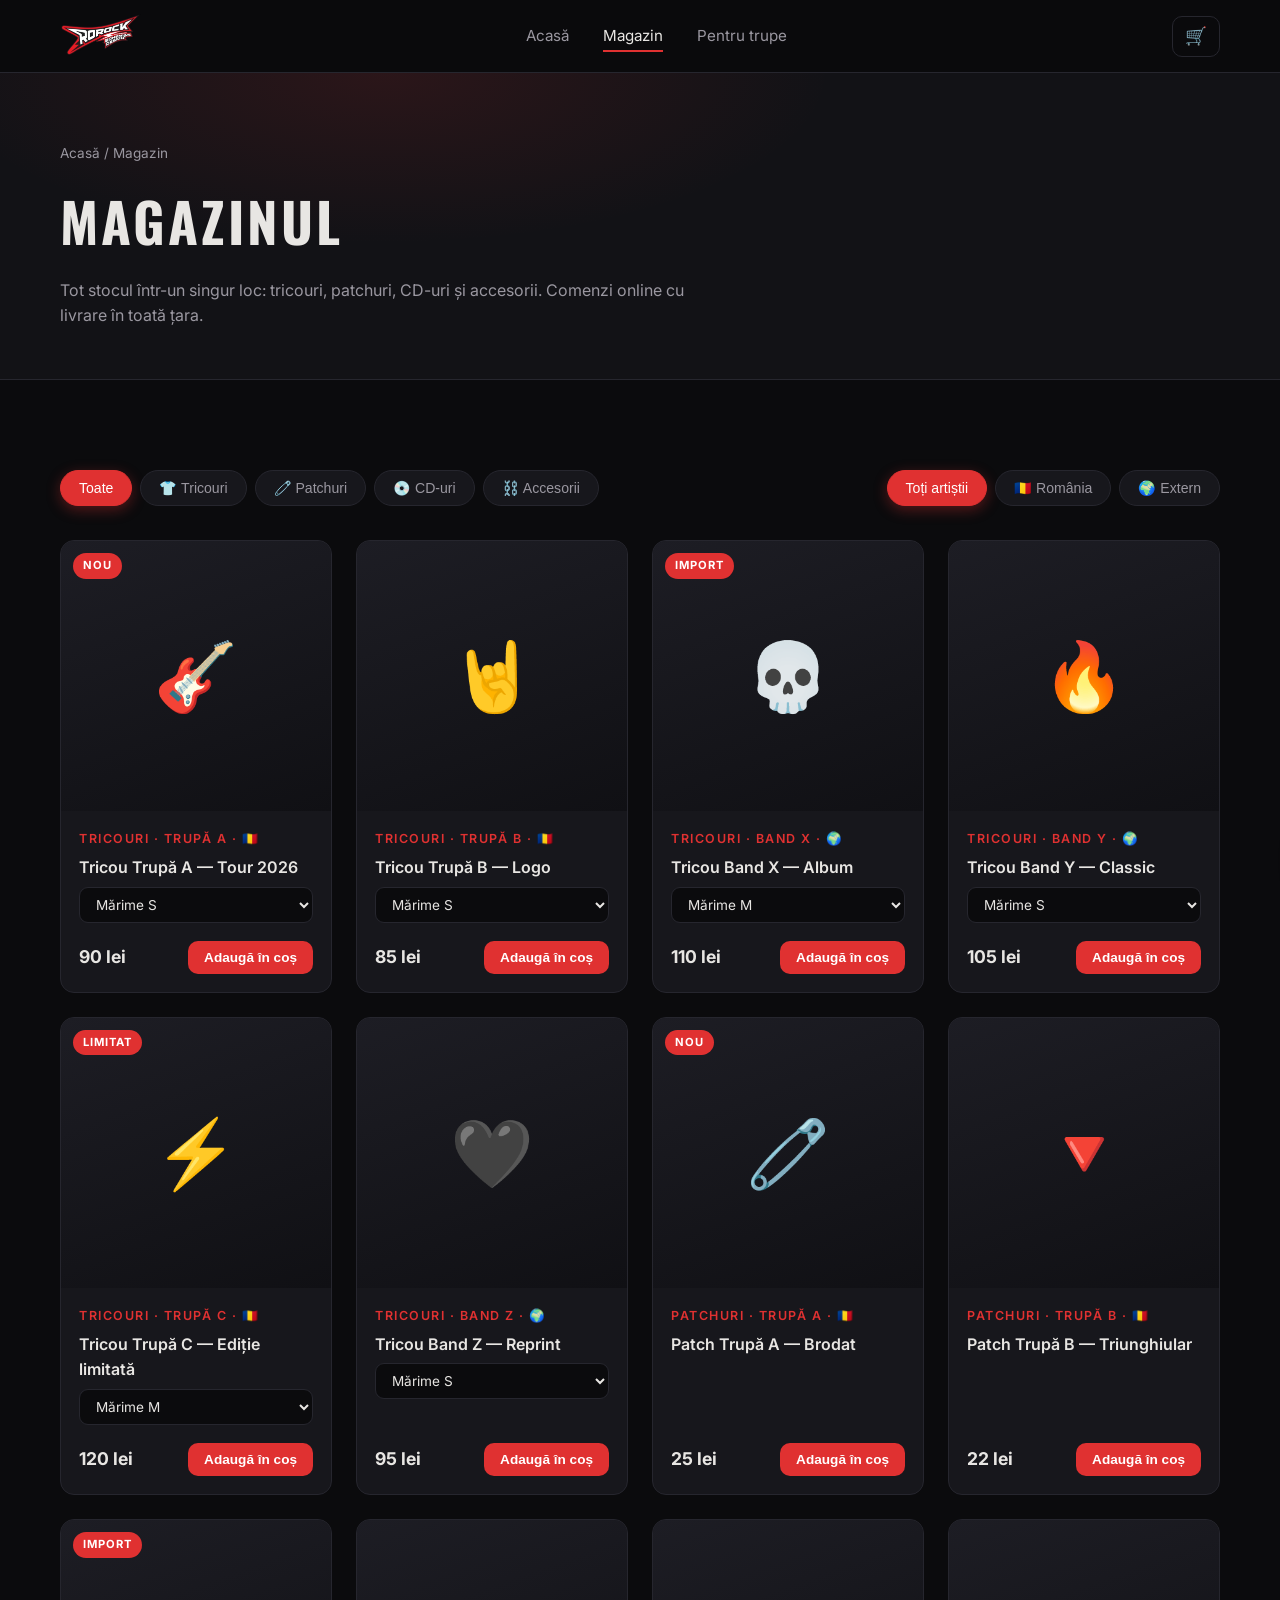
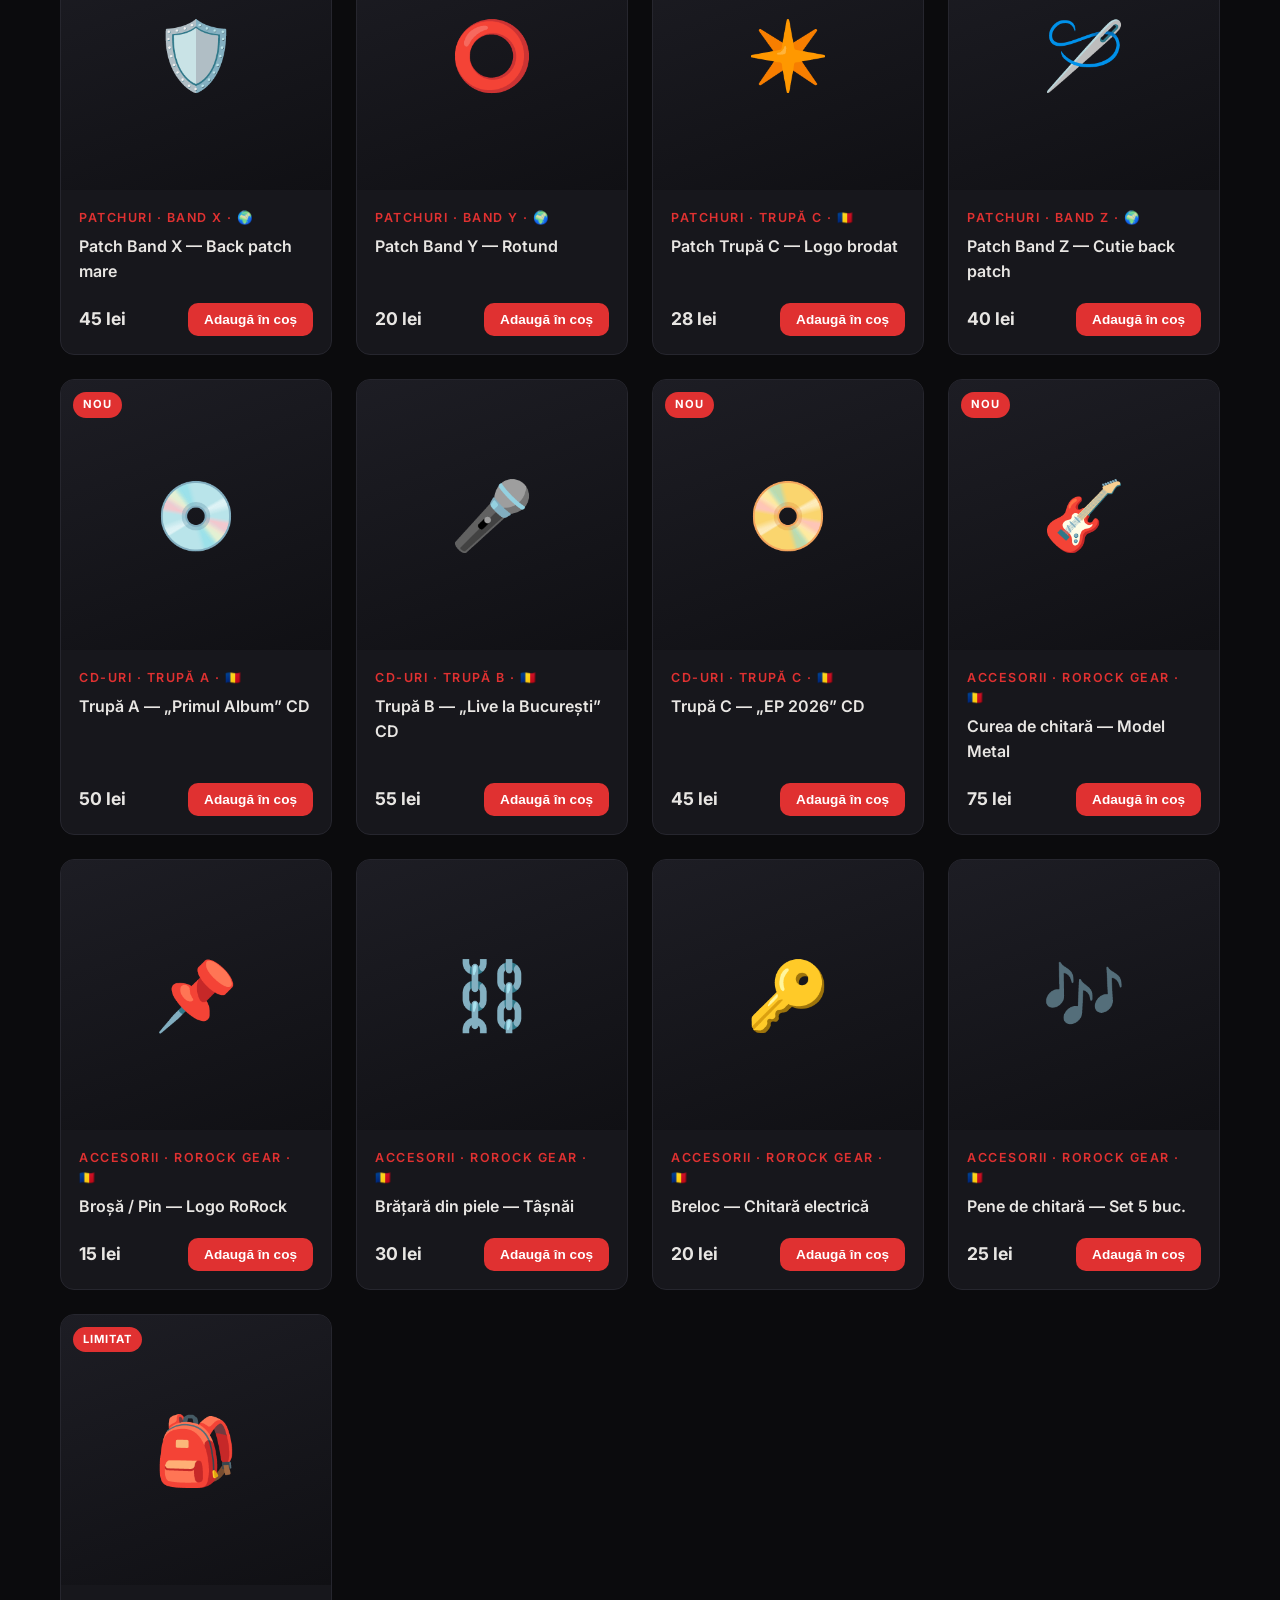
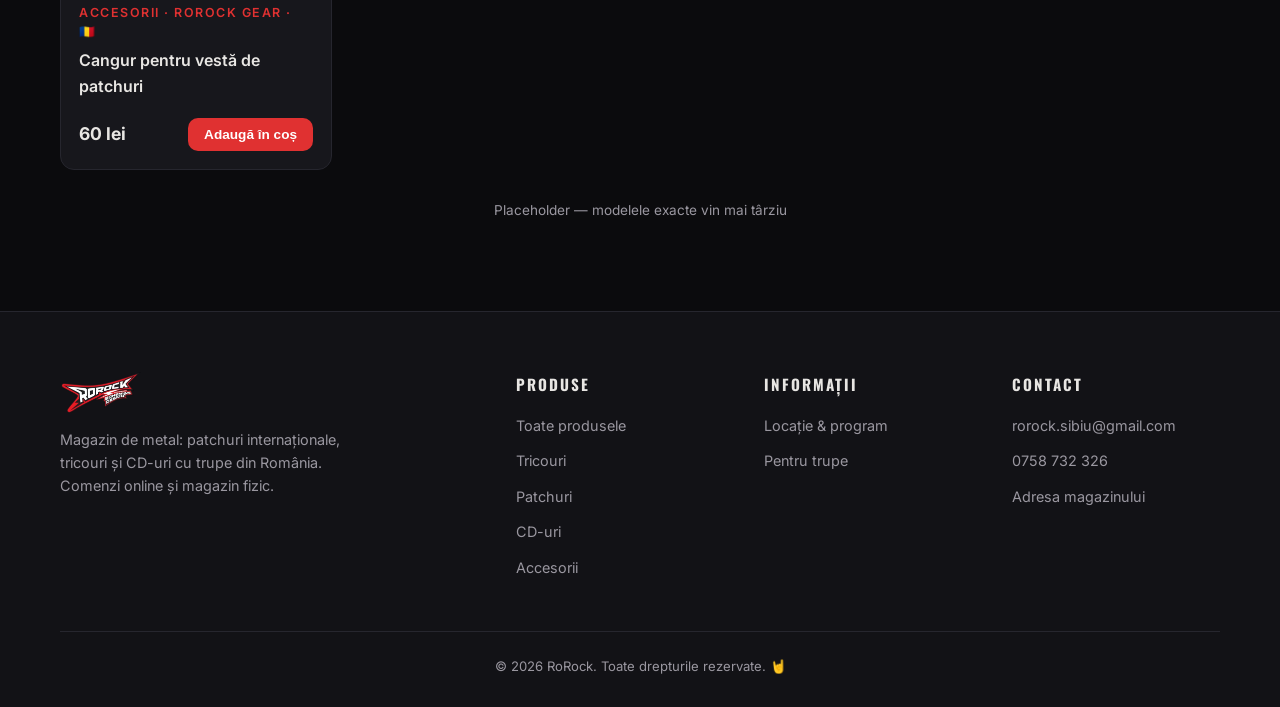
==== magazin.html @ 1a6ee5ff "Initial commit" ====
<!DOCTYPE html>
<html lang="ro">
<head>
  <meta charset="UTF-8" />
  <meta name="viewport" content="width=device-width, initial-scale=1.0" />
  <title>RoRock</title>
  <meta name="description" content="Magazinul RoRock: tricouri, patchuri, CD-uri și accesorii. Comandă online sau vino la noi — locație și program." />
  <link rel="icon" type="image/png" href="img/logo.png" />
  <link rel="preconnect" href="https://fonts.googleapis.com" />
  <link rel="preconnect" href="https://fonts.gstatic.com" crossorigin />
  <link href="https://fonts.googleapis.com/css2?family=Oswald:wght@500;700&family=Inter:wght@400;600;700&display=swap" rel="stylesheet" />
  <link rel="stylesheet" href="css/style.css" />
</head>
<body>

  <header class="site-header">
    <div class="container nav">
      <a href="index.html" class="logo"><img src="img/logo.png" alt="RoRock" class="logo-img" /></a>
      <nav class="nav-links">
        <a href="index.html">Acasă</a>
        <a href="magazin.html">Magazin</a>
        <a href="contact-trupe.html">Pentru trupe</a>
      </nav>
      <div class="nav-actions">
        <button class="cart-btn" data-open-cart aria-label="Deschide coșul">
          🛒
          <span class="cart-count" data-cart-count>0</span>
        </button>
        <button class="burger" aria-label="Meniu">☰</button>
      </div>
    </div>
  </header>

  <!-- ================= PRODUSE ================= -->
  <section class="page-hero">
    <div class="container">
      <div class="breadcrumb"><a href="index.html">Acasă</a> / Magazin</div>
      <h1>Magazinul</h1>
      <p>Tot stocul într-un singur loc: tricouri, patchuri, CD-uri și accesorii. Comenzi online cu livrare în toată țara.</p>
    </div>
  </section>

  <section class="section" id="produse">
    <div class="container">
      <div class="product-toolbar">
        <div class="filters">
          <button class="filter-btn active" data-cat-filter="all">Toate</button>
          <button class="filter-btn" data-cat-filter="tricouri">👕 Tricouri</button>
          <button class="filter-btn" data-cat-filter="patchuri">🧷 Patchuri</button>
          <button class="filter-btn" data-cat-filter="cduri">💿 CD-uri</button>
          <button class="filter-btn" data-cat-filter="accesorii">⛓️ Accesorii</button>
        </div>
        <div class="filters">
          <button class="filter-btn active" data-origin-filter="all">Toți artiștii</button>
          <button class="filter-btn" data-origin-filter="RO">🇷🇴 România</button>
          <button class="filter-btn" data-origin-filter="EXT">🌍 Extern</button>
        </div>
      </div>
      <div class="product-grid" id="productGrid"></div>
      <p class="form-note" style="text-align:center; margin-top:30px;">Placeholder — modelele exacte vin mai târziu</p>
    </div>
  </section>

  <footer class="site-footer">
    <div class="container">
      <div class="footer-grid">
        <div class="footer-about">
          <a href="index.html" class="logo"><img src="img/logo.png" alt="RoRock" class="logo-img" /></a>
          <p>Magazin de metal: patchuri internaționale, tricouri și CD-uri cu trupe din România. Comenzi online și magazin fizic.</p>
        </div>
        <div>
          <h4>Produse</h4>
          <ul>
            <li><a href="magazin.html#produse">Toate produsele</a></li>
            <li><a href="magazin.html#produse">Tricouri</a></li>
            <li><a href="magazin.html#produse">Patchuri</a></li>
            <li><a href="magazin.html#produse">CD-uri</a></li>
            <li><a href="magazin.html#produse">Accesorii</a></li>
          </ul>
        </div>
        <div>
          <h4>Informații</h4>
          <ul>
            <li><a href="index.html#loctie">Locație & program</a></li>
            <li><a href="contact-trupe.html">Pentru trupe</a></li>
          </ul>
        </div>
        <div>
          <h4>Contact</h4>
          <ul>
            <li><a href="mailto:rorock.sibiu@gmail.com">rorock.sibiu@gmail.com</a></li>
            <li><a href="tel:+40758732326">0758 732 326</a></li>
            <li><a href="index.html#loctie">Adresa magazinului</a></li>
          </ul>
        </div>
      </div>
      <div class="footer-bottom">© <span class="year"></span> RoRock. Toate drepturile rezervate. 🤘</div>
    </div>
  </footer>

  <div class="cart-overlay" data-close-cart></div>
  <aside class="cart-drawer" aria-label="Coș de cumpărături">
    <div class="cart-head">
      <h3>Coșul tău</h3>
      <button class="cart-close" data-close-cart aria-label="Închide coșul">✕</button>
    </div>
    <div class="cart-items" id="cartItems"></div>
    <div class="cart-foot">
      <div class="cart-total"><span>Total</span><span id="cartTotal">0 lei</span></div>
      <a href="finalizare-comanda.html" class="btn btn-primary" id="checkoutBtn">Finalizează comanda</a>
    </div>
  </aside>

  <script src="js/main.js"></script>
</body>
</html>
---- css/style.css ----
/* ============ RoRock — stil global ============ */

:root {
  --bg: #0b0b0d;
  --bg-alt: #121216;
  --surface: #17171c;
  --border: #26262e;
  --text: #e8e6e3;
  --muted: #9a97a0;
  --accent: #e03131;
  --accent-dark: #b02525;
  --accent-glow: rgba(224, 49, 49, 0.35);
  --radius: 14px;
  --font-head: "Oswald", "Arial Narrow", sans-serif;
  --font-body: "Inter", "Segoe UI", sans-serif;
}

* { margin: 0; padding: 0; box-sizing: border-box; }

html { scroll-behavior: smooth; }

body {
  background: var(--bg);
  color: var(--text);
  font-family: var(--font-body);
  line-height: 1.6;
  overflow-x: hidden;
}

img { max-width: 100%; display: block; }
a { color: inherit; text-decoration: none; }
ul { list-style: none; }

.container { width: min(1160px, 92%); margin: 0 auto; }

/* ---------- Header / navigare ---------- */
.site-header {
  position: sticky;
  top: 0;
  z-index: 100;
  background: rgba(11, 11, 13, 0.85);
  backdrop-filter: blur(12px);
  border-bottom: 1px solid var(--border);
}

.nav {
  display: flex;
  align-items: center;
  justify-content: space-between;
  height: 72px;
}

.logo {
  font-family: var(--font-head);
  font-size: 1.7rem;
  font-weight: 700;
  letter-spacing: 2px;
  text-transform: uppercase;
  display: flex;
  align-items: center;
  gap: 2px;
}
.logo span { color: var(--accent); }
.logo-img {
  height: 44px;
  width: auto;
  display: block;
}

/* Logo mare, centrat în hero-ul paginii principale — plutire lentă */
.hero-logo {
  display: block;
  width: 100%;
  max-width: 720px;
  height: auto;
  margin: 0 auto;
  animation: heroFloat 3s ease-in-out infinite alternate;
}

@keyframes heroFloat {
  from { transform: translateY(-12px) scale(1); }
  to { transform: translateY(8px) scale(1.02); }
}

/* Halou roșu în spatele logo-ului, ca să iasă în evidență */
.hero-content::before {
  content: "";
  position: absolute;
  inset: 0;
  background: radial-gradient(ellipse 45% 55% at 50% 50%,
    rgba(224, 49, 49, 0.22),
    transparent 65%);
  pointer-events: none;
}

.nav-links {
  display: flex;
  gap: 6px;
  align-items: center;
}

.nav-links a {
  padding: 8px 14px;
  border-radius: 8px;
  font-size: 0.95rem;
  color: var(--muted);
  position: relative;
  transition: color 0.25s ease;
}
.nav-links a::after {
  content: "";
  position: absolute;
  left: 14px;
  right: 14px;
  bottom: 4px;
  height: 2px;
  background: var(--accent);
  transform: scaleX(0);
  transform-origin: left;
  transition: transform 0.3s ease;
}
.nav-links a:hover, .nav-links a.active { color: var(--text); }
.nav-links a:hover::after, .nav-links a.active::after { transform: scaleX(1); }

.nav-actions { display: flex; align-items: center; gap: 10px; }

/* Buton coș */
.cart-btn {
  position: relative;
  background: none;
  border: 1px solid var(--border);
  color: var(--text);
  padding: 9px 12px;
  border-radius: 10px;
  cursor: pointer;
  font-size: 1.1rem;
  transition: border-color 0.25s, box-shadow 0.25s;
}
.cart-btn:hover { border-color: var(--accent); box-shadow: 0 0 12px var(--accent-glow); }

.cart-count {
  position: absolute;
  top: -7px;
  right: -7px;
  background: var(--accent);
  color: #fff;
  font-size: 0.7rem;
  font-weight: 700;
  min-width: 19px;
  height: 19px;
  border-radius: 999px;
  display: grid;
  place-items: center;
  padding: 0 4px;
  transform: scale(0);
  transition: transform 0.25s cubic-bezier(0.34, 1.56, 0.64, 1);
}
.cart-count.show { transform: scale(1); }

.burger {
  display: none;
  background: none;
  border: none;
  color: var(--text);
  font-size: 1.5rem;
  cursor: pointer;
}

/* ---------- Hero ---------- */
.hero {
  position: relative;
  min-height: calc(100vh - 72px);
  display: flex;
  align-items: center;
  overflow: hidden;
}

.hero::before {
  content: "";
  position: absolute;
  inset: 0;
  background:
    /* vigneta: margini întunecate, centrul lasă poza să se vadă */
    radial-gradient(ellipse 60% 65% at 50% 48%,
      rgba(8, 8, 10, 0.15),
      rgba(8, 8, 10, 0.5) 65%,
      rgba(8, 8, 10, 0.88) 100%),
    url("../img/hero-bg.jpg") center / cover no-repeat;
}

.hero-content { position: relative; padding: 80px 0; }

.hero h1 {
  font-family: var(--font-head);
  font-size: clamp(2.6rem, 7vw, 5rem);
  text-transform: uppercase;
  letter-spacing: 3px;
  line-height: 1.05;
}

.hero h1 .accent {
  color: var(--accent);
  text-shadow: 0 0 30px var(--accent-glow);
}

.hero p.lead {
  max-width: 560px;
  margin: 22px 0 34px;
  color: var(--muted);
  font-size: 1.1rem;
}

.hero-badges {
  display: flex;
  gap: 14px;
  flex-wrap: wrap;
  margin-top: 42px;
}
.badge {
  border: 1px solid var(--border);
  background: var(--surface);
  padding: 8px 16px;
  border-radius: 999px;
  font-size: 0.85rem;
  color: var(--muted);
  transition: transform 0.25s ease, border-color 0.25s ease;
}
.badge:hover { transform: translateY(-3px); border-color: var(--accent); }

/* ---------- Butoane ---------- */
.btn {
  display: inline-flex;
  align-items: center;
  gap: 10px;
  padding: 14px 28px;
  border-radius: 12px;
  font-weight: 600;
  font-size: 0.98rem;
  cursor: pointer;
  border: 1px solid transparent;
  transition: transform 0.25s ease, box-shadow 0.25s ease, background 0.25s ease, border-color 0.25s;
}
.btn:active { transform: scale(0.97); }

.btn-primary {
  background: var(--accent);
  color: #fff;
  box-shadow: 0 8px 24px var(--accent-glow);
}
.btn-primary:hover {
  background: var(--accent-dark);
  transform: translateY(-2px);
  box-shadow: 0 12px 30px var(--accent-glow);
}

.btn-ghost {
  border-color: var(--border);
  color: var(--text);
  background: transparent;
}
.btn-ghost:hover { border-color: var(--accent); color: var(--accent); transform: translateY(-2px); }

/* ---------- Secțiuni ---------- */
.section { padding: 90px 0; }
.section-alt { background: var(--bg-alt); }

.section-head { text-align: center; margin-bottom: 56px; }
.section-head .kicker {
  color: var(--accent);
  text-transform: uppercase;
  letter-spacing: 4px;
  font-size: 0.8rem;
  font-weight: 600;
}
.section-head h2 {
  font-family: var(--font-head);
  font-size: clamp(1.9rem, 4vw, 2.8rem);
  text-transform: uppercase;
  letter-spacing: 1.5px;
  margin-top: 8px;
}
.section-head p { color: var(--muted); max-width: 620px; margin: 14px auto 0; }

/* ---------- Grid categorii (homepage) ---------- */
.category-grid {
  display: grid;
  grid-template-columns: repeat(auto-fit, minmax(260px, 1fr));
  gap: 24px;
}

.category-card {
  position: relative;
  border-radius: var(--radius);
  overflow: hidden;
  border: 1px solid var(--border);
  background: var(--surface);
  aspect-ratio: 4 / 5;
  display: flex;
  align-items: flex-end;
  transition: transform 0.35s ease, border-color 0.35s ease, box-shadow 0.35s ease;
}
.category-card:hover {
  transform: translateY(-8px);
  border-color: var(--accent);
  box-shadow: 0 20px 40px rgba(0, 0, 0, 0.5), 0 0 20px var(--accent-glow);
}

.category-card .cat-bg {
  position: absolute;
  inset: 0;
  display: grid;
  place-items: center;
  font-size: 5rem;
  background: linear-gradient(160deg, #1d1d24, #101014);
  transition: transform 0.5s ease;
}
.category-card:hover .cat-bg { transform: scale(1.08); }

.category-card .cat-info {
  position: relative;
  width: 100%;
  padding: 24px;
  background: linear-gradient(transparent, rgba(0, 0, 0, 0.9) 40%);
}
.category-card .cat-info h3 {
  font-family: var(--font-head);
  text-transform: uppercase;
  letter-spacing: 2px;
  font-size: 1.4rem;
}
.category-card .cat-info span {
  color: var(--accent);
  font-size: 0.9rem;
  display: inline-block;
  margin-top: 6px;
  transition: transform 0.3s ease;
}
.category-card:hover .cat-info span { transform: translateX(6px); }

/* ---------- Grid produse ---------- */
.product-toolbar {
  display: flex;
  justify-content: space-between;
  align-items: center;
  flex-wrap: wrap;
  gap: 14px;
  margin-bottom: 34px;
}
.filters { display: flex; gap: 8px; flex-wrap: wrap; }

.filter-btn {
  background: var(--surface);
  border: 1px solid var(--border);
  color: var(--muted);
  padding: 9px 18px;
  border-radius: 999px;
  cursor: pointer;
  font-size: 0.88rem;
  transition: all 0.25s ease;
}
.filter-btn:hover { color: var(--text); border-color: var(--accent); }
.filter-btn.active {
  background: var(--accent);
  border-color: var(--accent);
  color: #fff;
  box-shadow: 0 4px 14px var(--accent-glow);
}

.product-grid {
  display: grid;
  grid-template-columns: repeat(auto-fill, minmax(250px, 1fr));
  gap: 24px;
}

.product-card {
  background: var(--surface);
  border: 1px solid var(--border);
  border-radius: var(--radius);
  overflow: hidden;
  display: flex;
  flex-direction: column;
  transition: transform 0.35s ease, border-color 0.35s ease, box-shadow 0.35s ease;
}
.product-card:hover {
  transform: translateY(-6px);
  border-color: var(--accent);
  box-shadow: 0 16px 36px rgba(0, 0, 0, 0.45), 0 0 18px var(--accent-glow);
}
.product-card.hidden { display: none; }

.product-img {
  aspect-ratio: 1;
  display: grid;
  place-items: center;
  font-size: 4.2rem;
  background: linear-gradient(160deg, #1d1d24, #101014);
  overflow: hidden;
  position: relative;
}
.product-img img { width: 100%; height: 100%; object-fit: cover; }

.product-img .product-tag {
  position: absolute;
  top: 12px;
  left: 12px;
  background: var(--accent);
  color: #fff;
  font-size: 0.7rem;
  font-weight: 700;
  text-transform: uppercase;
  letter-spacing: 1px;
  padding: 4px 10px;
  border-radius: 999px;
}

.product-body { padding: 18px; display: flex; flex-direction: column; gap: 6px; flex: 1; }
.product-band {
  color: var(--accent);
  font-size: 0.78rem;
  text-transform: uppercase;
  letter-spacing: 1.5px;
  font-weight: 600;
}
.product-name { font-weight: 600; font-size: 1rem; }
.product-meta { color: var(--muted); font-size: 0.82rem; }

.size-select {
  width: 100%;
  background: var(--bg);
  border: 1px solid var(--border);
  color: var(--text);
  padding: 8px 12px;
  border-radius: 9px;
  font-family: inherit;
  font-size: 0.85rem;
  cursor: pointer;
  transition: border-color 0.25s;
}
.size-select:hover, .size-select:focus { border-color: var(--accent); outline: none; }

.product-foot {
  margin-top: auto;
  padding-top: 12px;
  display: flex;
  justify-content: space-between;
  align-items: center;
}
.product-price { font-weight: 700; font-size: 1.1rem; }
.product-price small { color: var(--muted); font-weight: 400; }

.add-btn {
  background: var(--accent);
  border: none;
  color: #fff;
  padding: 9px 16px;
  border-radius: 10px;
  cursor: pointer;
  font-weight: 600;
  font-size: 0.85rem;
  transition: background 0.25s, transform 0.2s;
}
.add-btn:hover { background: var(--accent-dark); transform: translateY(-2px); }
.add-btn.added { background: #2f9e44; }

/* ---------- Bandeimensiuni / info ---------- */
.info-grid {
  display: grid;
  grid-template-columns: repeat(auto-fit, minmax(240px, 1fr));
  gap: 24px;
}
.info-card {
  background: var(--surface);
  border: 1px solid var(--border);
  border-radius: var(--radius);
  padding: 30px;
  text-align: center;
  transition: transform 0.3s ease, border-color 0.3s ease;
}
.info-card:hover { transform: translateY(-5px); border-color: var(--accent); }
.info-card .icon { font-size: 2.2rem; margin-bottom: 12px; }
.info-card h3 {
  font-family: var(--font-head);
  text-transform: uppercase;
  letter-spacing: 1.5px;
  font-size: 1.1rem;
  margin-bottom: 8px;
}
.info-card p { color: var(--muted); font-size: 0.92rem; }

/* ---------- CTA band ---------- */
.cta-band {
  text-align: center;
  padding: 90px 0;
  background:
    radial-gradient(ellipse 50% 70% at 50% 50%, rgba(224, 49, 49, 0.14), transparent 70%),
    var(--bg-alt);
  border-top: 1px solid var(--border);
  border-bottom: 1px solid var(--border);
}
.cta-band h2 {
  font-family: var(--font-head);
  text-transform: uppercase;
  font-size: clamp(1.8rem, 4vw, 2.6rem);
  letter-spacing: 2px;
}
.cta-band p { color: var(--muted); margin: 14px auto 30px; max-width: 540px; }
.btn-row { display: flex; gap: 14px; justify-content: center; flex-wrap: wrap; }

/* ---------- Pagina Magazin ---------- */
.shop-layout {
  display: grid;
  grid-template-columns: 1fr 1fr;
  gap: 40px;
  align-items: start;
}

.shop-card {
  background: var(--surface);
  border: 1px solid var(--border);
  border-radius: var(--radius);
  padding: 32px;
}
.shop-card h3 {
  font-family: var(--font-head);
  text-transform: uppercase;
  letter-spacing: 2px;
  margin-bottom: 18px;
  display: flex;
  align-items: center;
  gap: 10px;
}

.hours-table { width: 100%; border-collapse: collapse; }
.hours-table td { padding: 10px 0; border-bottom: 1px dashed var(--border); color: var(--muted); }
.hours-table td:last-child { text-align: right; color: var(--text); font-weight: 500; }
.hours-table tr.today td { color: var(--accent); font-weight: 700; }

.open-status {
  display: inline-flex;
  align-items: center;
  gap: 8px;
  padding: 6px 14px;
  border-radius: 999px;
  font-size: 0.85rem;
  font-weight: 600;
  margin-bottom: 16px;
}
.open-status .dot { width: 9px; height: 9px; border-radius: 50%; }
.open-status.open { background: rgba(47, 158, 68, 0.15); color: #51cf66; }
.open-status.open .dot { background: #51cf66; box-shadow: 0 0 8px #51cf66; animation: blink 1.6s infinite; }
.open-status.closed { background: rgba(224, 49, 49, 0.15); color: #ff6b6b; }
.open-status.closed .dot { background: #ff6b6b; }

@keyframes blink { 50% { opacity: 0.4; } }

.map-wrap {
  position: relative;
  border-radius: var(--radius);
  overflow: hidden;
  border: 1px solid var(--border);
  min-height: 340px;
}
.map-wrap iframe { width: 100%; height: 100%; min-height: 340px; border: 0; }

/* Ecran de consimțământ înainte de încărcarea hărții Google */
.map-consent {
  position: absolute;
  inset: 0;
  display: flex;
  flex-direction: column;
  gap: 18px;
  align-items: center;
  justify-content: center;
  text-align: center;
  padding: 24px;
  background: rgba(8, 8, 10, 0.85);
}
.map-consent p {
  margin: 0;
  max-width: 340px;
  font-size: 0.9rem;
  color: var(--muted, #a0a0a8);
}

/* ---------- Formulare ---------- */
.form-grid { display: grid; gap: 18px; }
.form-row { display: grid; grid-template-columns: 1fr 1fr; gap: 18px; }

.field label {
  display: block;
  font-size: 0.85rem;
  font-weight: 600;
  margin-bottom: 7px;
  color: var(--muted);
}
.field input,
.field select,
.field textarea {
  width: 100%;
  background: var(--bg);
  border: 1px solid var(--border);
  color: var(--text);
  padding: 13px 16px;
  border-radius: 10px;
  font-family: inherit;
  font-size: 0.95rem;
  transition: border-color 0.25s, box-shadow 0.25s;
}
.field input:focus,
.field select:focus,
.field textarea:focus {
  outline: none;
  border-color: var(--accent);
  box-shadow: 0 0 0 3px var(--accent-glow);
}
.field textarea { resize: vertical; min-height: 130px; }

.form-note { color: var(--muted); font-size: 0.85rem; }

/* ---------- Coș (drawer) ---------- */
.cart-overlay {
  position: fixed;
  inset: 0;
  background: rgba(0, 0, 0, 0.6);
  backdrop-filter: blur(3px);
  opacity: 0;
  pointer-events: none;
  transition: opacity 0.3s ease;
  z-index: 200;
}
.cart-overlay.show { opacity: 1; pointer-events: auto; }

.cart-drawer {
  position: fixed;
  top: 0;
  right: 0;
  height: 100%;
  width: min(420px, 100%);
  background: var(--bg-alt);
  border-left: 1px solid var(--border);
  z-index: 201;
  display: flex;
  flex-direction: column;
  transform: translateX(100%);
  transition: transform 0.38s cubic-bezier(0.22, 1, 0.36, 1);
}
.cart-drawer.show { transform: translateX(0); }

.cart-head {
  display: flex;
  justify-content: space-between;
  align-items: center;
  padding: 20px 24px;
  border-bottom: 1px solid var(--border);
}
.cart-head h3 {
  font-family: var(--font-head);
  text-transform: uppercase;
  letter-spacing: 2px;
}
.cart-close {
  background: none;
  border: none;
  color: var(--muted);
  font-size: 1.4rem;
  cursor: pointer;
  transition: color 0.2s, transform 0.2s;
}
.cart-close:hover { color: var(--accent); transform: rotate(90deg); }

.cart-items { flex: 1; overflow-y: auto; padding: 16px 24px; }

.cart-item {
  display: grid;
  grid-template-columns: 56px 1fr auto;
  gap: 14px;
  align-items: center;
  padding: 14px 0;
  border-bottom: 1px solid var(--border);
  animation: itemIn 0.3s ease;
}
@keyframes itemIn {
  from { opacity: 0; transform: translateX(20px); }
  to { opacity: 1; transform: translateX(0); }
}

.cart-item-thumb {
  width: 56px;
  height: 56px;
  border-radius: 10px;
  background: var(--surface);
  border: 1px solid var(--border);
  display: grid;
  place-items: center;
  font-size: 1.5rem;
}
.cart-item-name { font-weight: 600; font-size: 0.9rem; }
.cart-item-meta { color: var(--muted); font-size: 0.78rem; }
.cart-item-price { color: var(--accent); font-weight: 700; font-size: 0.9rem; }

.qty-controls { display: flex; align-items: center; gap: 8px; margin-top: 6px; }
.qty-btn {
  width: 26px;
  height: 26px;
  border-radius: 7px;
  border: 1px solid var(--border);
  background: var(--surface);
  color: var(--text);
  cursor: pointer;
  font-weight: 700;
  transition: border-color 0.2s;
}
.qty-btn:hover { border-color: var(--accent); color: var(--accent); }
.remove-item {
  background: none;
  border: none;
  color: var(--muted);
  cursor: pointer;
  font-size: 0.78rem;
  margin-top: 6px;
  padding: 0;
}
.remove-item:hover { color: var(--accent); }

.cart-empty { text-align: center; color: var(--muted); padding: 60px 20px; }
.cart-empty .big { font-size: 3rem; margin-bottom: 14px; }

.cart-foot { padding: 20px 24px; border-top: 1px solid var(--border); }
.cart-total {
  display: flex;
  justify-content: space-between;
  font-size: 1.15rem;
  font-weight: 700;
  margin-bottom: 16px;
}
.cart-total span:last-child { color: var(--accent); }
.cart-foot .btn { width: 100%; justify-content: center; }

/* ---------- Toast ---------- */
.toast {
  position: fixed;
  bottom: 28px;
  left: 50%;
  transform: translateX(-50%) translateY(80px);
  background: var(--surface);
  border: 1px solid var(--accent);
  color: var(--text);
  padding: 14px 24px;
  border-radius: 12px;
  box-shadow: 0 10px 30px rgba(0, 0, 0, 0.5), 0 0 16px var(--accent-glow);
  z-index: 300;
  opacity: 0;
  transition: transform 0.35s cubic-bezier(0.22, 1, 0.36, 1), opacity 0.35s;
  font-size: 0.92rem;
}
.toast.show { transform: translateX(-50%) translateY(0); opacity: 1; }

/* ---------- Footer ---------- */
.site-footer {
  border-top: 1px solid var(--border);
  background: var(--bg-alt);
  padding: 60px 0 30px;
}
.footer-grid {
  display: grid;
  grid-template-columns: 2fr 1fr 1fr 1fr;
  gap: 40px;
  margin-bottom: 40px;
}
.footer-grid h4 {
  font-family: var(--font-head);
  text-transform: uppercase;
  letter-spacing: 2px;
  font-size: 0.95rem;
  margin-bottom: 16px;
}
.footer-grid ul li { margin-bottom: 10px; }
.footer-grid ul a { color: var(--muted); font-size: 0.9rem; transition: color 0.2s, padding-left 0.2s; }
.footer-grid ul a:hover { color: var(--accent); padding-left: 4px; }
.footer-about p { color: var(--muted); font-size: 0.9rem; max-width: 300px; margin-top: 12px; }
.footer-bottom {
  border-top: 1px solid var(--border);
  padding-top: 24px;
  text-align: center;
  color: var(--muted);
  font-size: 0.82rem;
}

/* ---------- Animații scroll reveal ---------- */
.reveal {
  opacity: 0;
  transform: translateY(30px);
  transition: opacity 0.7s ease, transform 0.7s ease;
}
.reveal.visible { opacity: 1; transform: translateY(0); }
.reveal-delay-1 { transition-delay: 0.1s; }
.reveal-delay-2 { transition-delay: 0.2s; }
.reveal-delay-3 { transition-delay: 0.3s; }

@media (prefers-reduced-motion: reduce) {
  *, *::before, *::after {
    animation-duration: 0.01ms !important;
    transition-duration: 0.01ms !important;
  }
  /* Excepție: plutirea lentă a logo-ului rămâne la viteza normală
     (altfel durata de 0.01ms o transformă într-o vibrare rapidă) */
  .hero-logo {
    animation-duration: 3s !important;
  }
  .reveal { opacity: 1; transform: none; }
}

/* ---------- Page hero (pagini de categorii) ---------- */
.page-hero {
  padding: 70px 0 50px;
  background:
    radial-gradient(ellipse 50% 80% at 30% 0%, rgba(224, 49, 49, 0.12), transparent 70%),
    var(--bg-alt);
  border-bottom: 1px solid var(--border);
}
.page-hero h1 {
  font-family: var(--font-head);
  font-size: clamp(2.2rem, 5vw, 3.4rem);
  text-transform: uppercase;
  letter-spacing: 3px;
}
.page-hero .breadcrumb { color: var(--muted); font-size: 0.85rem; margin-bottom: 12px; }
.page-hero .breadcrumb a:hover { color: var(--accent); }
.page-hero p { color: var(--muted); max-width: 640px; margin-top: 14px; }

/* ---------- Responsive ---------- */
@media (max-width: 900px) {
  .shop-layout { grid-template-columns: 1fr; }
  .footer-grid { grid-template-columns: 1fr 1fr; }
}

@media (max-width: 760px) {
  .nav-links {
    position: fixed;
    top: 72px;
    left: 0;
    right: 0;
    background: rgba(11, 11, 13, 0.97);
    backdrop-filter: blur(14px);
    flex-direction: column;
    align-items: stretch;
    padding: 16px;
    gap: 4px;
    border-bottom: 1px solid var(--border);
    transform: translateY(-130%);
    transition: transform 0.35s ease;
    z-index: 99;
  }
  .nav-links.open { transform: translateY(0); }
  .nav-links a { padding: 14px; }
  .nav-links a::after { display: none; }
  .burger { display: block; }

  .form-row { grid-template-columns: 1fr; }
  .footer-grid { grid-template-columns: 1fr; gap: 28px; }
  .section { padding: 60px 0; }
}
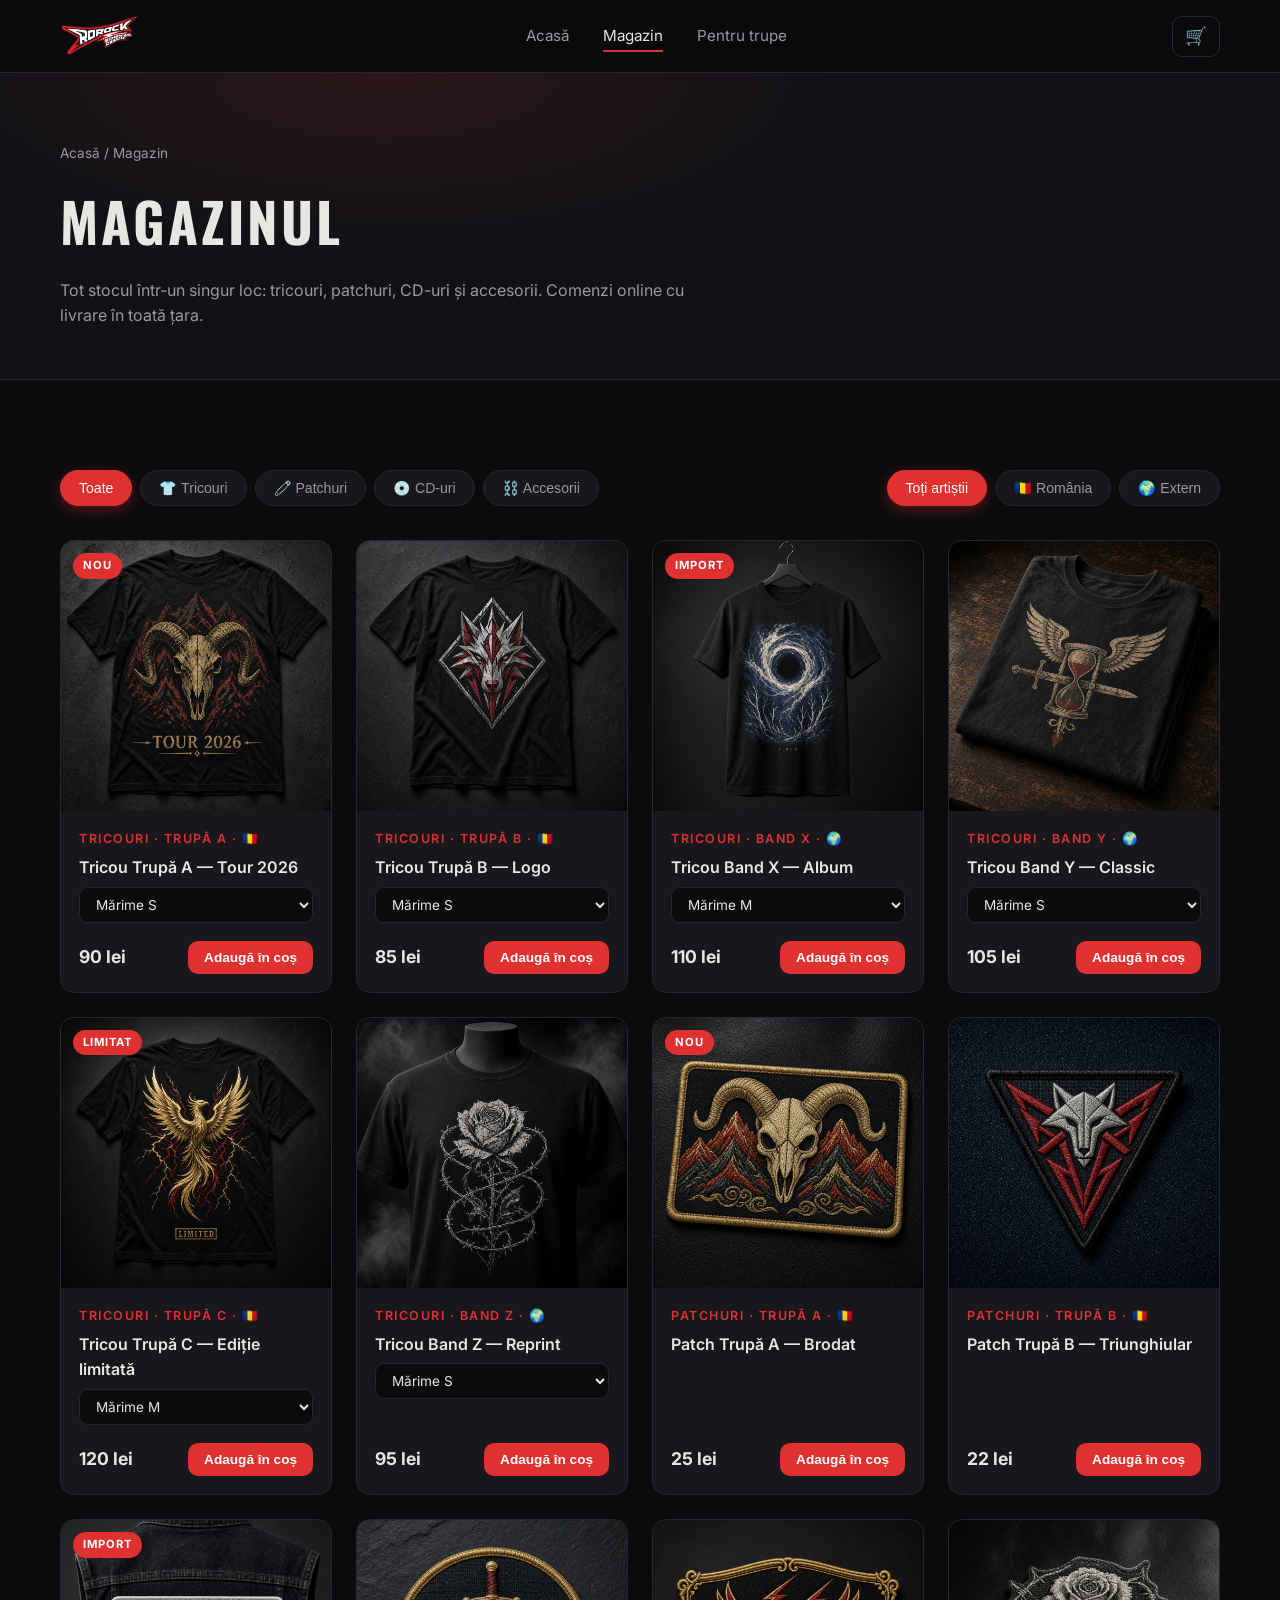
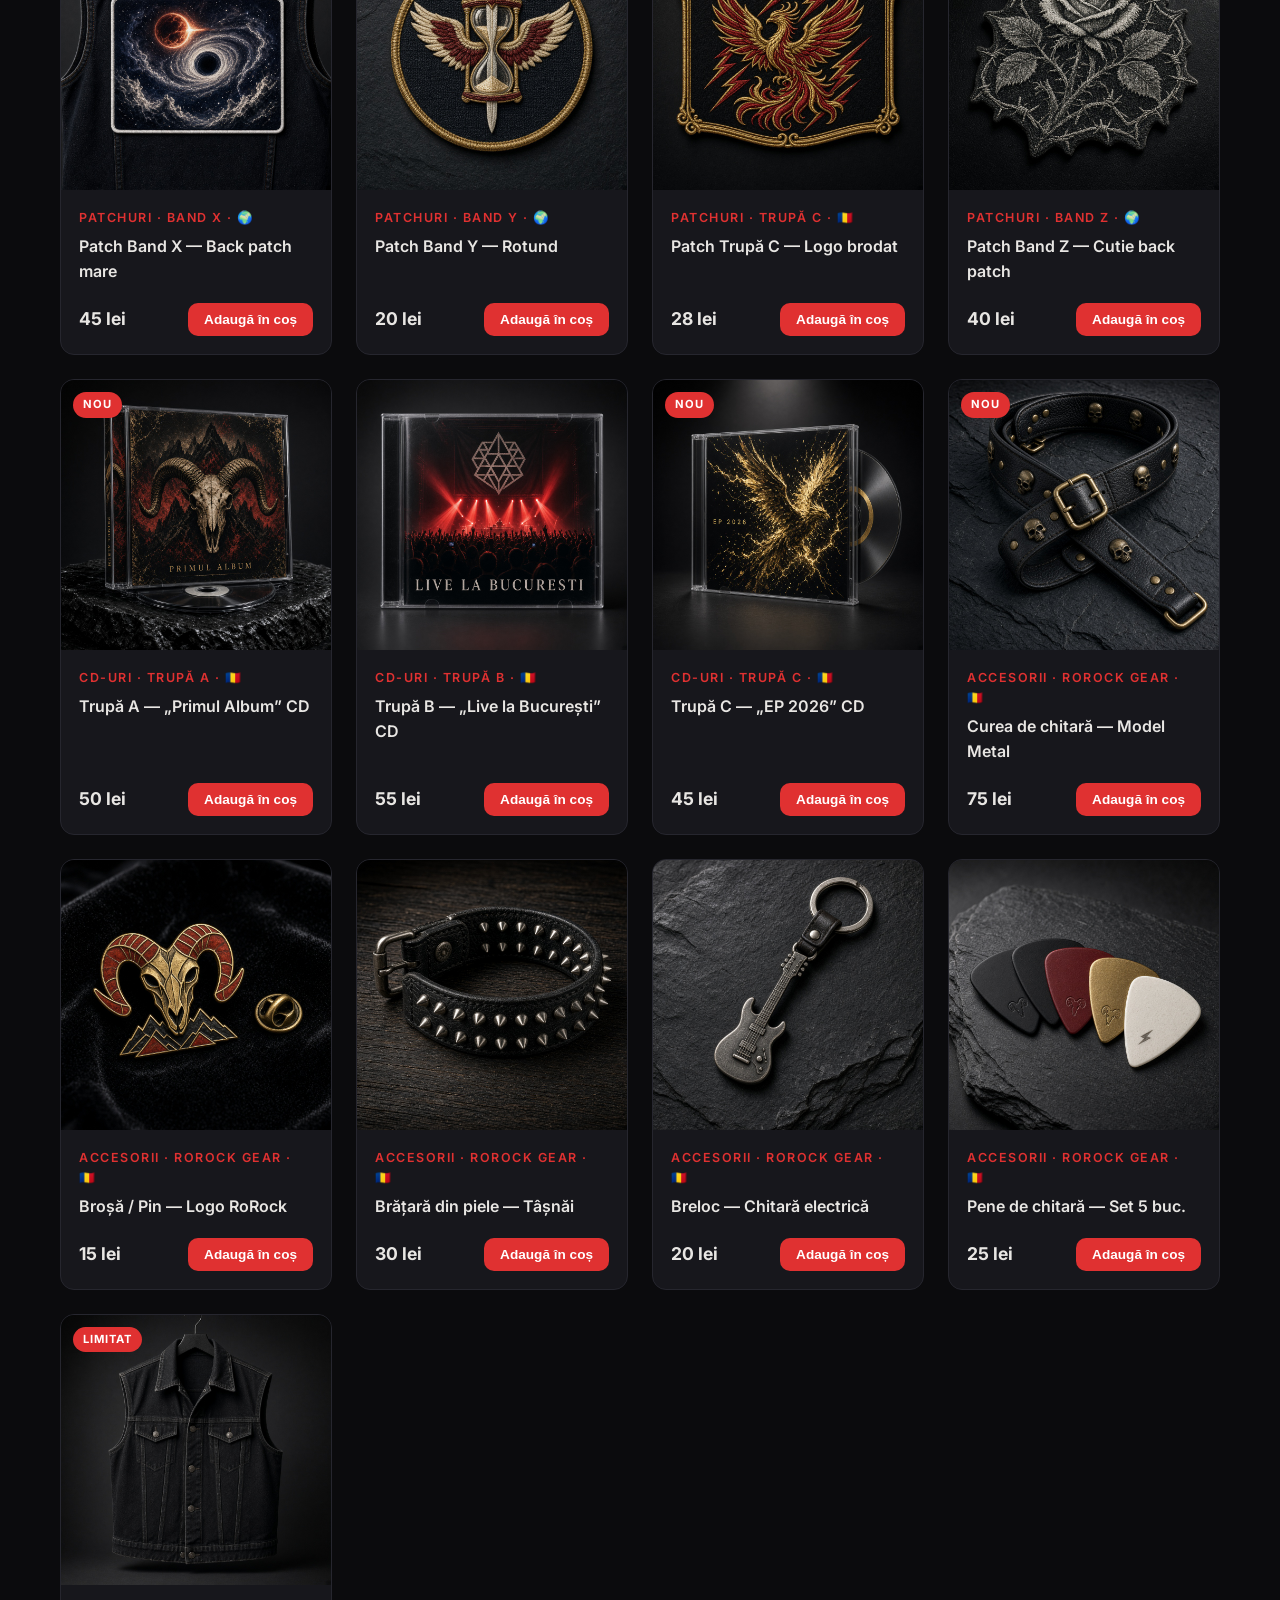
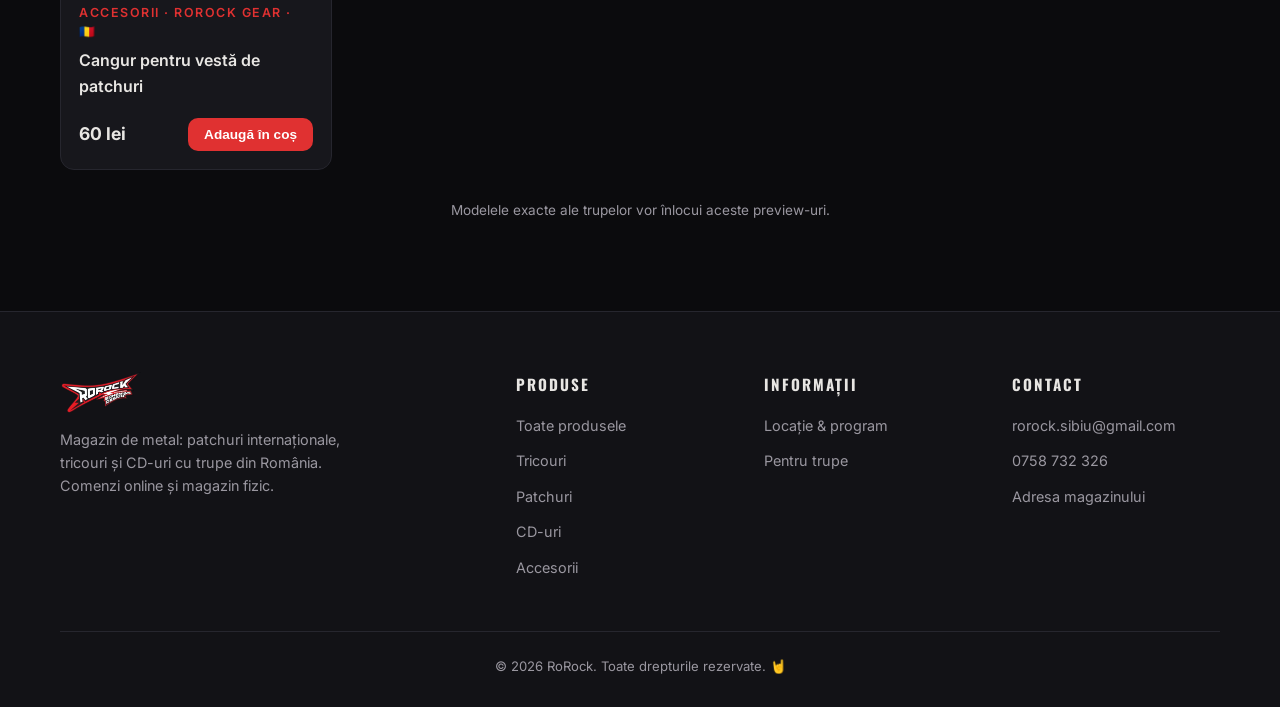
==== commit 5c7c87fd: "Added product images" ====
--- a/magazin.html
+++ b/magazin.html
@@ -57,7 +57,7 @@
         </div>
       </div>
       <div class="product-grid" id="productGrid"></div>
-      <p class="form-note" style="text-align:center; margin-top:30px;">Placeholder — modelele exacte vin mai târziu</p>
+      <p class="form-note" style="text-align:center; margin-top:30px;">Modelele exacte ale trupelor vor înlocui aceste preview-uri.</p>
     </div>
   </section>
 
--- a/css/style.css
+++ b/css/style.css
@@ -693,6 +693,13 @@
   display: grid;
   place-items: center;
   font-size: 1.5rem;
+  overflow: hidden;
+  flex-shrink: 0;
+}
+.cart-item-thumb img {
+  width: 100%;
+  height: 100%;
+  object-fit: cover;
 }
 .cart-item-name { font-weight: 600; font-size: 0.9rem; }
 .cart-item-meta { color: var(--muted); font-size: 0.78rem; }
